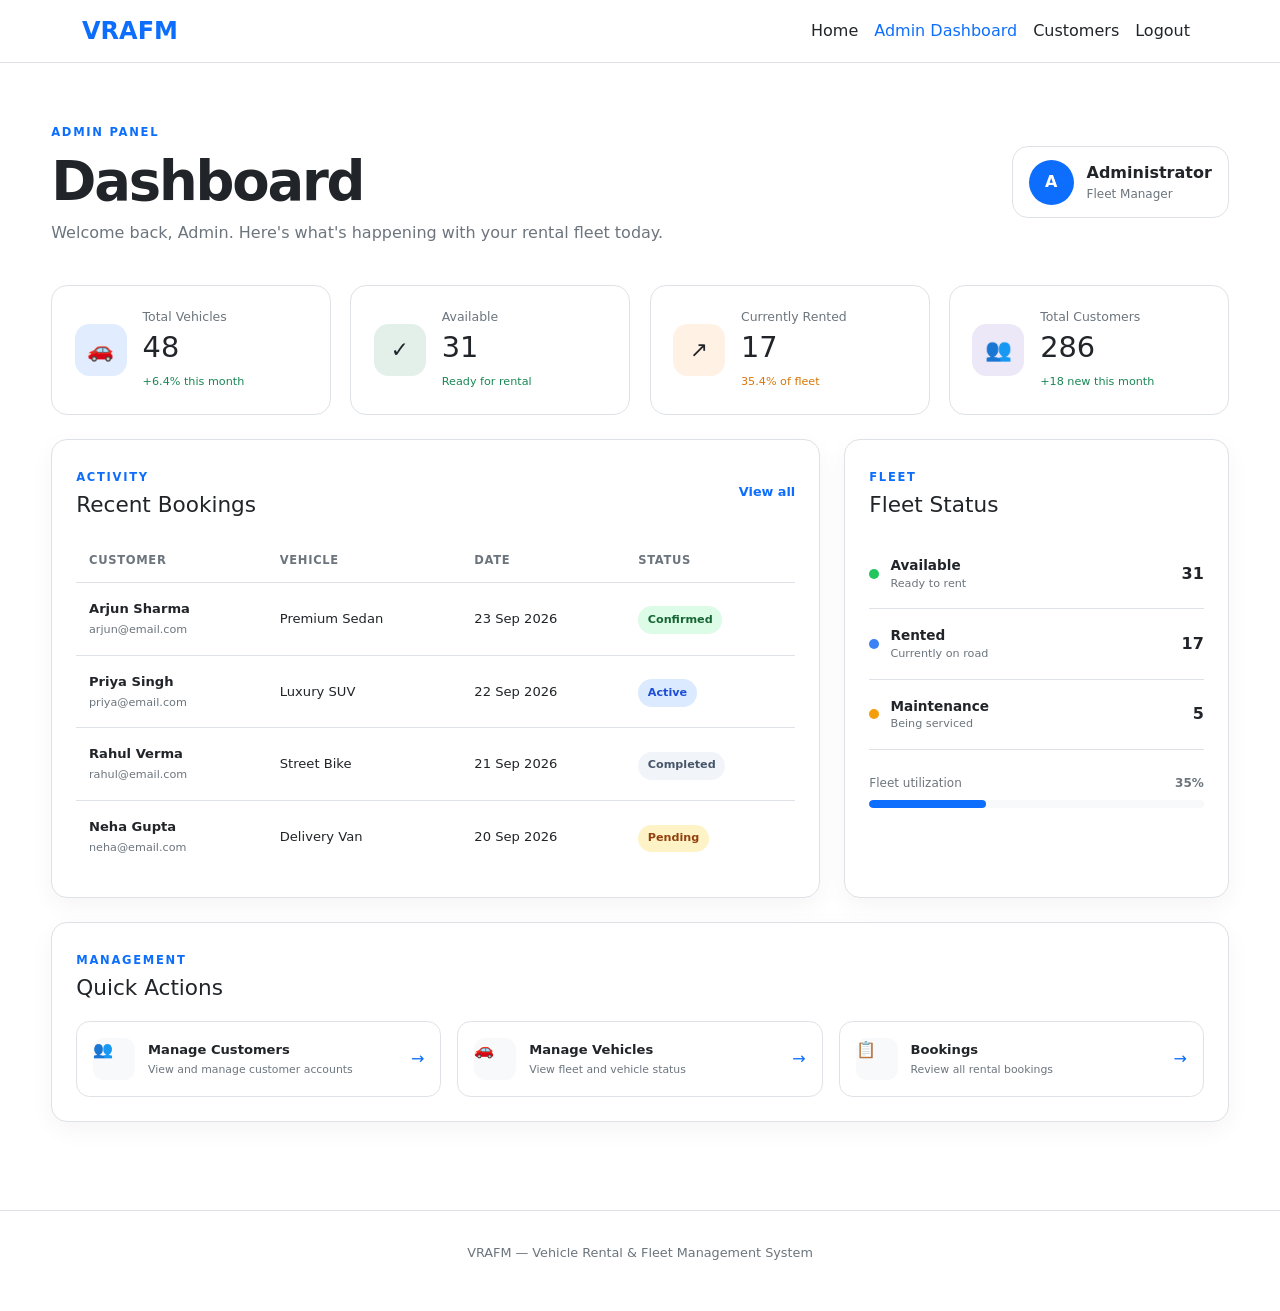
==== html/admin.html @ 77579449 "feat: add dashboard and customer management" ====
<!DOCTYPE html>
<html lang="en">
<head>
    <meta charset="UTF-8">
    <meta name="viewport" content="width=device-width, initial-scale=1.0">

    <title>Admin Dashboard | VRAFM</title>

    <link
        href="https://cdn.jsdelivr.net/npm/bootstrap@5.3.2/dist/css/bootstrap.min.css"
        rel="stylesheet">

    <link rel="stylesheet" href="../css/variables.css">
    <link rel="stylesheet" href="../css/navbar.css">
    <link rel="stylesheet" href="../css/admin.css">
</head>

<body>

    <!-- NAVBAR -->
    <nav class="navbar navbar-expand-lg navbar-custom sticky-top">
        <div class="container">

            <a class="navbar-brand" href="index.html">
                VRAFM
            </a>

            <button
                class="navbar-toggler"
                type="button"
                data-bs-toggle="collapse"
                data-bs-target="#adminNav">

                <span class="navbar-toggler-icon"></span>
            </button>

            <div class="collapse navbar-collapse" id="adminNav">

                <ul class="navbar-nav ms-auto">

                    <li class="nav-item">
                        <a class="nav-link" href="index.html">
                            Home
                        </a>
                    </li>

                    <li class="nav-item">
                        <a class="nav-link active" href="admin.html">
                            Admin Dashboard
                        </a>
                    </li>

                    <li class="nav-item">
                        <a class="nav-link" href="customers.html">
                            Customers
                        </a>
                    </li>

                    <li class="nav-item">
                        <a class="nav-link text-danger" href="login.html">
                            Logout
                        </a>
                    </li>

                </ul>

            </div>
        </div>
    </nav>


    <!-- DASHBOARD HEADER -->
    <main class="admin-container">

        <section class="dashboard-header">

            <div>
                <span class="dashboard-label">
                    ADMIN PANEL
                </span>

                <h1>
                    Dashboard
                </h1>

                <p>
                    Welcome back, Admin. Here's what's happening
                    with your rental fleet today.
                </p>
            </div>

            <div class="admin-profile">
                <div class="profile-avatar">
                    A
                </div>

                <div>
                    <strong>Administrator</strong>
                    <span>Fleet Manager</span>
                </div>
            </div>

        </section>


        <!-- STAT CARDS -->
        <section class="stats-grid">

            <div class="stat-card">

                <div class="stat-icon blue">
                    🚗
                </div>

                <div>
                    <span>Total Vehicles</span>
                    <h2>48</h2>
                    <small class="positive">
                        +6.4% this month
                    </small>
                </div>

            </div>


            <div class="stat-card">

                <div class="stat-icon green">
                    ✓
                </div>

                <div>
                    <span>Available</span>
                    <h2>31</h2>
                    <small class="positive">
                        Ready for rental
                    </small>
                </div>

            </div>


            <div class="stat-card">

                <div class="stat-icon orange">
                    ↗
                </div>

                <div>
                    <span>Currently Rented</span>
                    <h2>17</h2>
                    <small class="warning">
                        35.4% of fleet
                    </small>
                </div>

            </div>


            <div class="stat-card">

                <div class="stat-icon purple">
                    👥
                </div>

                <div>
                    <span>Total Customers</span>
                    <h2>286</h2>
                    <small class="positive">
                        +18 new this month
                    </small>
                </div>

            </div>

        </section>


        <!-- MAIN DASHBOARD GRID -->
        <section class="dashboard-grid">

            <!-- RECENT BOOKINGS -->
            <div class="dashboard-card bookings-card">

                <div class="card-heading">

                    <div>
                        <span class="card-label">
                            ACTIVITY
                        </span>

                        <h2>
                            Recent Bookings
                        </h2>
                    </div>

                    <a href="customers.html">
                        View all
                    </a>

                </div>


                <div class="table-responsive">

                    <table class="admin-table">

                        <thead>
                            <tr>
                                <th>Customer</th>
                                <th>Vehicle</th>
                                <th>Date</th>
                                <th>Status</th>
                            </tr>
                        </thead>

                        <tbody>

                            <tr>
                                <td>
                                    <strong>Arjun Sharma</strong>
                                    <span>arjun@email.com</span>
                                </td>

                                <td>Premium Sedan</td>

                                <td>23 Sep 2026</td>

                                <td>
                                    <span class="status confirmed">
                                        Confirmed
                                    </span>
                                </td>
                            </tr>


                            <tr>
                                <td>
                                    <strong>Priya Singh</strong>
                                    <span>priya@email.com</span>
                                </td>

                                <td>Luxury SUV</td>

                                <td>22 Sep 2026</td>

                                <td>
                                    <span class="status active">
                                        Active
                                    </span>
                                </td>
                            </tr>


                            <tr>
                                <td>
                                    <strong>Rahul Verma</strong>
                                    <span>rahul@email.com</span>
                                </td>

                                <td>Street Bike</td>

                                <td>21 Sep 2026</td>

                                <td>
                                    <span class="status completed">
                                        Completed
                                    </span>
                                </td>
                            </tr>


                            <tr>
                                <td>
                                    <strong>Neha Gupta</strong>
                                    <span>neha@email.com</span>
                                </td>

                                <td>Delivery Van</td>

                                <td>20 Sep 2026</td>

                                <td>
                                    <span class="status pending">
                                        Pending
                                    </span>
                                </td>
                            </tr>

                        </tbody>

                    </table>

                </div>

            </div>


            <!-- FLEET STATUS -->
            <div class="dashboard-card">

                <div class="card-heading">

                    <div>
                        <span class="card-label">
                            FLEET
                        </span>

                        <h2>
                            Fleet Status
                        </h2>
                    </div>

                </div>


                <div class="fleet-item">

                    <div class="fleet-info">
                        <span class="fleet-dot available"></span>

                        <div>
                            <strong>Available</strong>
                            <span>Ready to rent</span>
                        </div>
                    </div>

                    <strong>31</strong>

                </div>


                <div class="fleet-item">

                    <div class="fleet-info">
                        <span class="fleet-dot rented"></span>

                        <div>
                            <strong>Rented</strong>
                            <span>Currently on road</span>
                        </div>
                    </div>

                    <strong>17</strong>

                </div>


                <div class="fleet-item">

                    <div class="fleet-info">
                        <span class="fleet-dot maintenance"></span>

                        <div>
                            <strong>Maintenance</strong>
                            <span>Being serviced</span>
                        </div>
                    </div>

                    <strong>5</strong>

                </div>


                <div class="fleet-progress">

                    <div class="progress-heading">
                        <span>Fleet utilization</span>
                        <strong>35%</strong>
                    </div>

                    <div class="progress-bar-custom">
                        <div></div>
                    </div>

                </div>

            </div>

        </section>


        <!-- QUICK ACTIONS -->
        <section class="dashboard-card quick-actions">

            <div class="card-heading">

                <div>
                    <span class="card-label">
                        MANAGEMENT
                    </span>

                    <h2>
                        Quick Actions
                    </h2>
                </div>

            </div>


            <div class="actions-grid">

                <a href="customers.html" class="action-card">

                    <span class="action-icon">
                        👥
                    </span>

                    <div>
                        <strong>Manage Customers</strong>
                        <span>View and manage customer accounts</span>
                    </div>

                    <span class="arrow">→</span>

                </a>


                <a href="#" class="action-card">

                    <span class="action-icon">
                        🚗
                    </span>

                    <div>
                        <strong>Manage Vehicles</strong>
                        <span>View fleet and vehicle status</span>
                    </div>

                    <span class="arrow">→</span>

                </a>


                <a href="#" class="action-card">

                    <span class="action-icon">
                        📋
                    </span>

                    <div>
                        <strong>Bookings</strong>
                        <span>Review all rental bookings</span>
                    </div>

                    <span class="arrow">→</span>

                </a>

            </div>

        </section>

    </main>


    <footer class="admin-footer">
        <p>
            VRAFM — Vehicle Rental & Fleet Management System
        </p>
    </footer>

</body>
</html>
---- css/variables.css ----
:root {
  /* Light Theme Variables (Default) */
  --bg-primary: #ffffff;
  --bg-secondary: #f8f9fa;
  --text-primary: #212529;
  --text-secondary: #6c757d;
  --card-bg: #ffffff;
  --border-color: #dee2e6;
  --primary-color: #0d6efd;
  --primary-hover: #0b5ed7;
  --nav-bg: #ffffff;
}

/* Dark Theme Variables */
/* When the hidden checkbox is checked, we apply these variables to the body */
body:has(#theme-toggle:checked) {
  --bg-primary: #212529;
  --bg-secondary: #343a40;
  --text-primary: #f8f9fa;
  --text-secondary: #adb5bd;
  --card-bg: #2b3035;
  --border-color: #495057;
  --primary-color: #3d8bfd;
  --primary-hover: #6ea8fe;
  --nav-bg: #212529;
}

/* Base styles using variables */
body {
  background-color: var(--bg-primary);
  color: var(--text-primary);
  transition: background-color 0.3s, color 0.3s;
}

.card {
  background-color: var(--card-bg);
  border-color: var(--border-color);
}

.text-muted-custom {
  color: var(--text-secondary) !important;
}

/* Navbar */
.navbar-custom {
  background-color: var(--nav-bg);
  border-bottom: 1px solid var(--border-color);
}

/* Theme Toggle Button Label Styles */
.theme-toggle-label {
  cursor: pointer;
  padding: 0.5rem 1rem;
  border-radius: 0.25rem;
  background-color: var(--bg-secondary);
  color: var(--text-primary);
  border: 1px solid var(--border-color);
  user-select: none;
}

.theme-toggle-label:hover {
  background-color: var(--border-color);
}

/* Hide the actual checkbox */
#theme-toggle {
  display: none;
}
---- css/navbar.css ----
/* =========================================
   VRAFM GLOBAL NAVBAR
   ========================================= */

.navbar-custom {
    background-color: var(--nav-bg);

    border-bottom: 1px solid var(--border-color);

    transition:
        background-color 0.3s ease,
        border-color 0.3s ease;
}


/* Logo */

.navbar-brand {
    color: var(--primary-color) !important;

    font-size: 1.5rem;

    font-weight: 700;
}


/* Navigation */

.nav-link {
    color: var(--text-primary) !important;

    font-weight: 500;

    transition: color 0.2s ease;
}


.nav-link:hover,
.nav-link.active {
    color: var(--primary-color) !important;
}


/* =========================================
   THEME TOGGLE
   ========================================= */

#theme-toggle {
    display: none;
}


.theme-toggle-label {
    cursor: pointer;

    display: inline-block;

    padding: 6px 10px;

    margin-left: 8px;

    border: 1px solid var(--border-color);

    border-radius: 6px;

    background-color: var(--bg-secondary);

    font-size: 18px;
}


/* Light mode = moon */

.theme-toggle-label::after {
    content: "🌙";
}


/* Dark mode = sun */

body:has(#theme-toggle:checked)
.theme-toggle-label::after {
    content: "☀️";
}
---- css/admin.css ----
/* =========================================
   VRAFM ADMIN DASHBOARD
   Riya - Admin & Customer Management
   ========================================= */

.admin-container {
    width: min(1400px, 92%);
    margin: auto;
    padding: 3.5rem 0;
}


/* HEADER */

.dashboard-header {
    display: flex;
    justify-content: space-between;
    align-items: center;
    gap: 2rem;
    margin-bottom: 2.5rem;
}

.dashboard-label,
.card-label {
    color: var(--primary-color);
    font-size: 0.72rem;
    font-weight: 800;
    letter-spacing: 0.15em;
}

.dashboard-header h1 {
    margin: 0.4rem 0;
    font-size: clamp(2.2rem, 5vw, 3.4rem);
    font-weight: 800;
    letter-spacing: -0.04em;
    color: var(--text-primary);
}

.dashboard-header p {
    margin: 0;
    color: var(--text-secondary);
    max-width: 650px;
}


.admin-profile {
    display: flex;
    align-items: center;
    gap: 0.8rem;
    padding: 0.8rem 1rem;
    border: 1px solid var(--border-color);
    border-radius: 1rem;
    background: var(--card-bg);
}

.profile-avatar {
    width: 45px;
    height: 45px;
    display: grid;
    place-items: center;
    border-radius: 50%;
    background: var(--primary-color);
    color: white;
    font-weight: 800;
}

.admin-profile strong,
.admin-profile span {
    display: block;
}

.admin-profile strong {
    color: var(--text-primary);
}

.admin-profile span {
    color: var(--text-secondary);
    font-size: 0.75rem;
}


/* STAT CARDS */

.stats-grid {
    display: grid;
    grid-template-columns: repeat(4, 1fr);
    gap: 1.2rem;
    margin-bottom: 1.5rem;
}

.stat-card {
    display: flex;
    align-items: center;
    gap: 1rem;
    padding: 1.4rem;
    background: var(--card-bg);
    border: 1px solid var(--border-color);
    border-radius: 1rem;
    transition: 0.25s ease;
}

.stat-card:hover {
    transform: translateY(-4px);
    box-shadow: 0 15px 35px rgba(0, 0, 0, 0.08);
}

.stat-icon {
    width: 52px;
    height: 52px;
    display: grid;
    place-items: center;
    border-radius: 0.9rem;
    font-size: 1.35rem;
}

.stat-icon.blue {
    background: rgba(13, 110, 253, 0.12);
}

.stat-icon.green {
    background: rgba(25, 135, 84, 0.12);
}

.stat-icon.orange {
    background: rgba(255, 159, 67, 0.14);
}

.stat-icon.purple {
    background: rgba(111, 66, 193, 0.12);
}

.stat-card span {
    display: block;
    color: var(--text-secondary);
    font-size: 0.78rem;
}

.stat-card h2 {
    margin: 0.2rem 0;
    color: var(--text-primary);
    font-size: 1.8rem;
}

.stat-card small {
    font-size: 0.7rem;
}

.positive {
    color: #198754;
}

.warning {
    color: #d97706;
}


/* DASHBOARD CARDS */

.dashboard-grid {
    display: grid;
    grid-template-columns: 2fr 1fr;
    gap: 1.5rem;
    margin-bottom: 1.5rem;
}

.dashboard-card {
    background: var(--card-bg);
    border: 1px solid var(--border-color);
    border-radius: 1rem;
    padding: 1.5rem;
    box-shadow: 0 8px 25px rgba(0, 0, 0, 0.045);
}

.card-heading {
    display: flex;
    align-items: center;
    justify-content: space-between;
    gap: 1rem;
    margin-bottom: 1.3rem;
}

.card-heading h2 {
    margin: 0.25rem 0 0;
    color: var(--text-primary);
    font-size: 1.35rem;
}

.card-heading a {
    color: var(--primary-color);
    font-size: 0.8rem;
    font-weight: 700;
    text-decoration: none;
}


/* TABLE */

.admin-table {
    width: 100%;
    border-collapse: collapse;
}

.admin-table th {
    padding: 0.8rem;
    text-align: left;
    border-bottom: 1px solid var(--border-color);
    color: var(--text-secondary);
    font-size: 0.72rem;
    text-transform: uppercase;
    letter-spacing: 0.06em;
}

.admin-table td {
    padding: 1rem 0.8rem;
    border-bottom: 1px solid var(--border-color);
    color: var(--text-primary);
    font-size: 0.82rem;
}

.admin-table tr:last-child td {
    border-bottom: none;
}

.admin-table td strong,
.admin-table td span {
    display: block;
}

.admin-table td span {
    margin-top: 0.2rem;
    color: var(--text-secondary);
    font-size: 0.7rem;
}


/* STATUS BADGES */

.status {
    width: max-content;
    padding: 0.35rem 0.6rem !important;
    border-radius: 999px;
    font-weight: 700;
}

.status.confirmed {
    background: #dcfce7;
    color: #166534 !important;
}

.status.active {
    background: #dbeafe;
    color: #1d4ed8 !important;
}

.status.completed {
    background: #f1f5f9;
    color: #475569 !important;
}

.status.pending {
    background: #fef3c7;
    color: #92400e !important;
}


/* FLEET */

.fleet-item {
    display: flex;
    justify-content: space-between;
    align-items: center;
    padding: 1rem 0;
    border-bottom: 1px solid var(--border-color);
}

.fleet-info {
    display: flex;
    align-items: center;
    gap: 0.7rem;
}

.fleet-info strong,
.fleet-info span {
    display: block;
}

.fleet-info strong {
    color: var(--text-primary);
    font-size: 0.85rem;
}

.fleet-info span {
    color: var(--text-secondary);
    font-size: 0.7rem;
}

.fleet-item > strong {
    color: var(--text-primary);
}

.fleet-dot {
    width: 10px;
    height: 10px;
    border-radius: 50%;
}

.fleet-dot.available {
    background: #22c55e;
}

.fleet-dot.rented {
    background: #3b82f6;
}

.fleet-dot.maintenance {
    background: #f59e0b;
}

.fleet-progress {
    margin-top: 1.5rem;
}

.progress-heading {
    display: flex;
    justify-content: space-between;
    margin-bottom: 0.5rem;
    color: var(--text-secondary);
    font-size: 0.75rem;
}

.progress-bar-custom {
    height: 8px;
    overflow: hidden;
    border-radius: 999px;
    background: var(--bg-secondary);
}

.progress-bar-custom div {
    width: 35%;
    height: 100%;
    border-radius: inherit;
    background: var(--primary-color);
}


/* QUICK ACTIONS */

.quick-actions {
    margin-bottom: 2rem;
}

.actions-grid {
    display: grid;
    grid-template-columns: repeat(3, 1fr);
    gap: 1rem;
}

.action-card {
    display: flex;
    align-items: center;
    gap: 0.8rem;
    padding: 1rem;
    border: 1px solid var(--border-color);
    border-radius: 0.85rem;
    color: inherit;
    text-decoration: none;
    transition: 0.2s ease;
}

.action-card:hover {
    border-color: var(--primary-color);
    transform: translateY(-3px);
}

.action-icon {
    width: 42px;
    height: 42px;
    display: grid;
    place-items: center;
    flex-shrink: 0;
    border-radius: 0.7rem;
    background: var(--bg-secondary);
}

.action-card strong,
.action-card span {
    display: block;
}

.action-card strong {
    color: var(--text-primary);
    font-size: 0.82rem;
}

.action-card div span {
    margin-top: 0.15rem;
    color: var(--text-secondary);
    font-size: 0.68rem;
}

.arrow {
    margin-left: auto;
    color: var(--primary-color);
}


/* FOOTER */

.admin-footer {
    padding: 2rem;
    text-align: center;
    border-top: 1px solid var(--border-color);
    color: var(--text-secondary);
    font-size: 0.8rem;
}


/* RESPONSIVE */

@media (max-width: 1100px) {

    .stats-grid {
        grid-template-columns: repeat(2, 1fr);
    }

    .dashboard-grid {
        grid-template-columns: 1fr;
    }

}

@media (max-width: 768px) {

    .dashboard-header {
        align-items: flex-start;
        flex-direction: column;
    }

    .actions-grid {
        grid-template-columns: 1fr;
    }

    .admin-profile {
        width: 100%;
    }

}

@media (max-width: 550px) {

    .stats-grid {
        grid-template-columns: 1fr;
    }

    .admin-container {
        width: 94%;
        padding-top: 2rem;
    }

    .dashboard-card {
        padding: 1rem;
    }

    .admin-table th:nth-child(3),
    .admin-table td:nth-child(3) {
        display: none;
    }

}
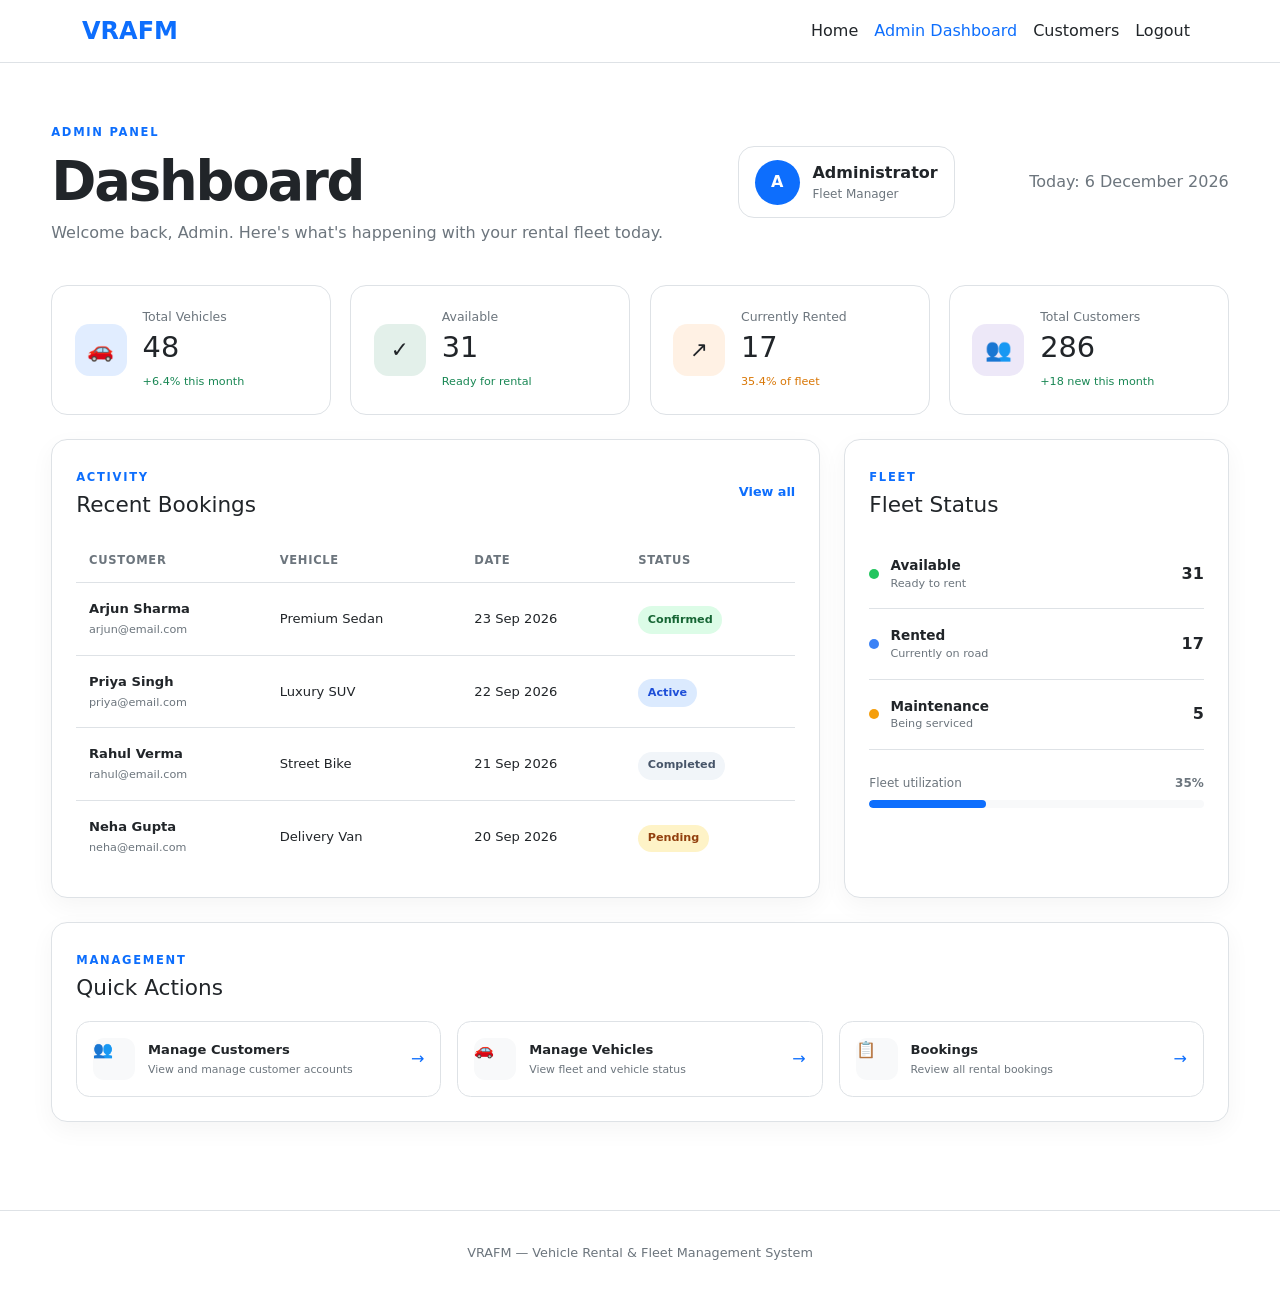
==== commit 6a139498: "Add JavaScript to admin and customer pages" ====
--- a/html/admin.html
+++ b/html/admin.html
@@ -459,6 +459,6 @@
             VRAFM — Vehicle Rental & Fleet Management System
         </p>
     </footer>
-
+<script src="../js/admin.js"></script>
 </body>
 </html>
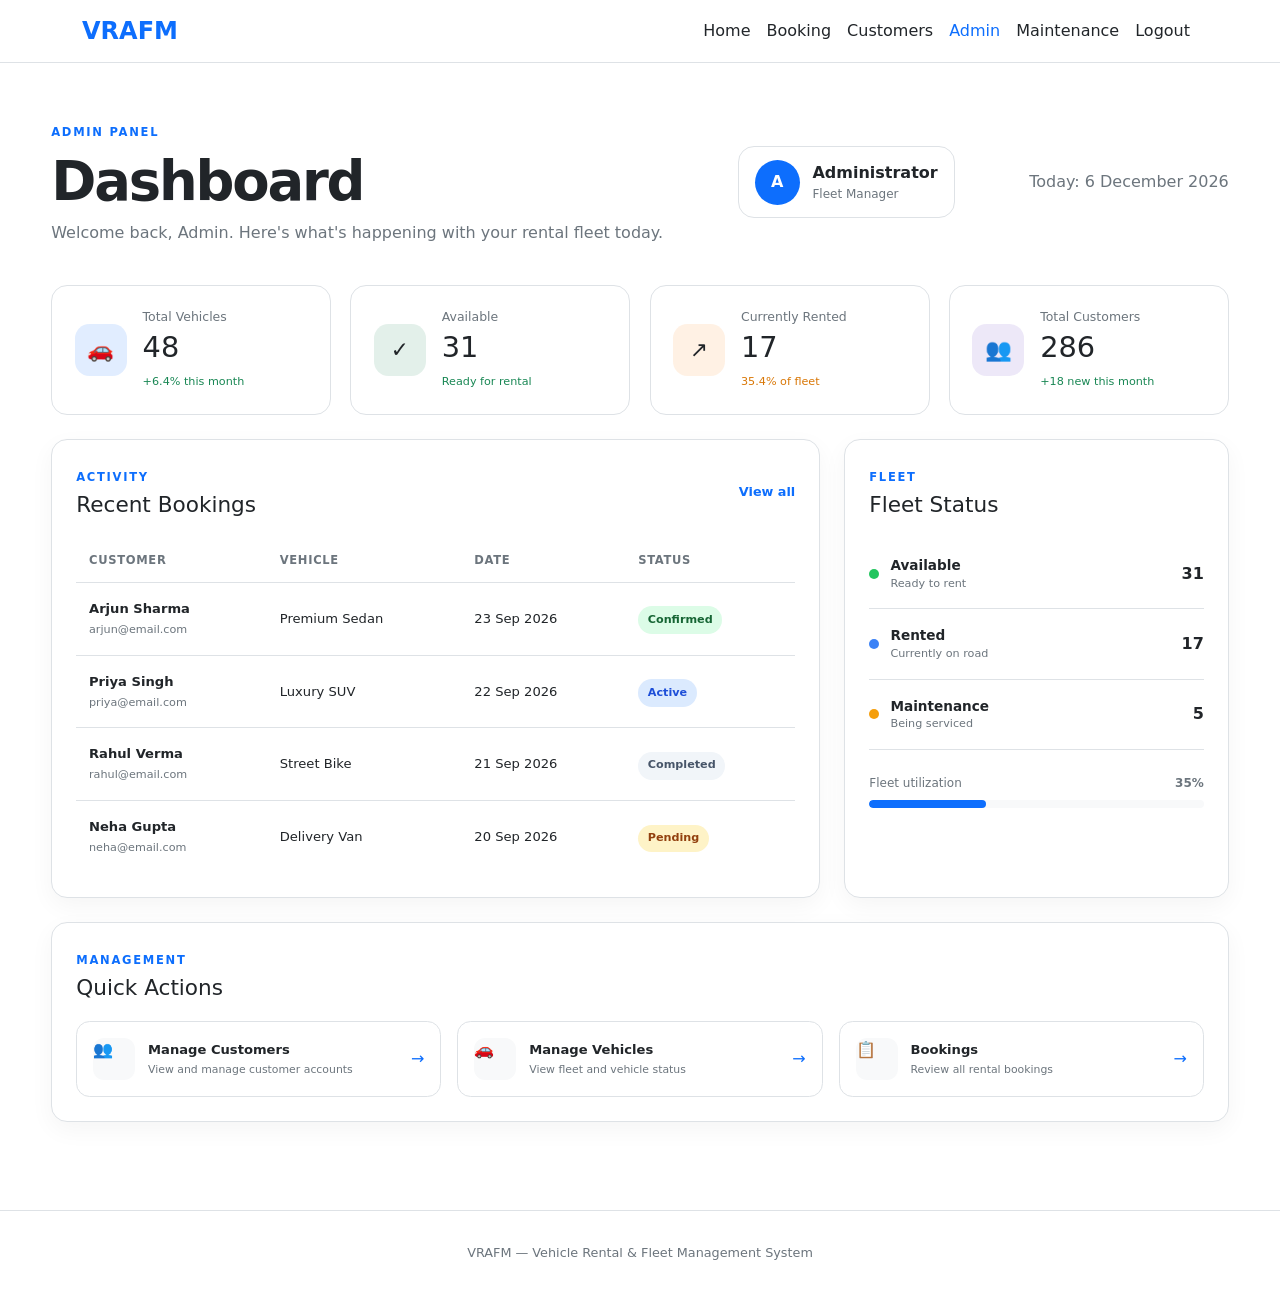
==== commit 2c479f1e: "Standardize navbar and fix maintenance navigation" ====
--- a/html/admin.html
+++ b/html/admin.html
@@ -18,6 +18,8 @@
 <body>
 
     <!-- NAVBAR -->
+   
+<!-- GLOBAL NAVBAR -->
     <nav class="navbar navbar-expand-lg navbar-custom sticky-top">
         <div class="container">
 
@@ -29,37 +31,40 @@
                 class="navbar-toggler"
                 type="button"
                 data-bs-toggle="collapse"
-                data-bs-target="#adminNav">
+                data-bs-target="#mainNavbar"
+                aria-controls="mainNavbar"
+                aria-expanded="false"
+                aria-label="Toggle navigation">
 
                 <span class="navbar-toggler-icon"></span>
             </button>
 
-            <div class="collapse navbar-collapse" id="adminNav">
-
-                <ul class="navbar-nav ms-auto">
-
-                    <li class="nav-item">
-                        <a class="nav-link" href="index.html">
-                            Home
-                        </a>
-                    </li>
-
-                    <li class="nav-item">
-                        <a class="nav-link active" href="admin.html">
-                            Admin Dashboard
-                        </a>
-                    </li>
-
-                    <li class="nav-item">
-                        <a class="nav-link" href="customers.html">
-                            Customers
-                        </a>
-                    </li>
-
-                    <li class="nav-item">
-                        <a class="nav-link text-danger" href="login.html">
-                            Logout
-                        </a>
+            <div class="collapse navbar-collapse" id="mainNavbar">
+
+                <ul class="navbar-nav ms-auto align-items-lg-center">
+
+                    <li class="nav-item">
+                        <a class="nav-link" href="index.html">Home</a>
+                    </li>
+
+                    <li class="nav-item">
+                        <a class="nav-link" href="vehicle-booking.html">Booking</a>
+                    </li>
+
+                    <li class="nav-item">
+                        <a class="nav-link" href="customers.html">Customers</a>
+                    </li>
+
+                    <li class="nav-item">
+                        <a class="nav-link active" href="admin.html">Admin</a>
+                    </li>
+
+                    <li class="nav-item">
+                        <a class="nav-link" href="maintenance.html">Maintenance</a>
+                    </li>
+
+                    <li class="nav-item">
+                        <a class="nav-link text-danger" href="login.html">Logout</a>
                     </li>
 
                 </ul>
@@ -67,6 +72,7 @@
             </div>
         </div>
     </nav>
+
 
 
     <!-- DASHBOARD HEADER -->
@@ -459,6 +465,7 @@
             VRAFM — Vehicle Rental & Fleet Management System
         </p>
     </footer>
-<script src="../js/admin.js"></script>
+    <script src="https://cdn.jsdelivr.net/npm/bootstrap@5.3.2/dist/js/bootstrap.bundle.min.js"></script>
+ <script src="../js/admin.js"></script>
 </body>
 </html>
